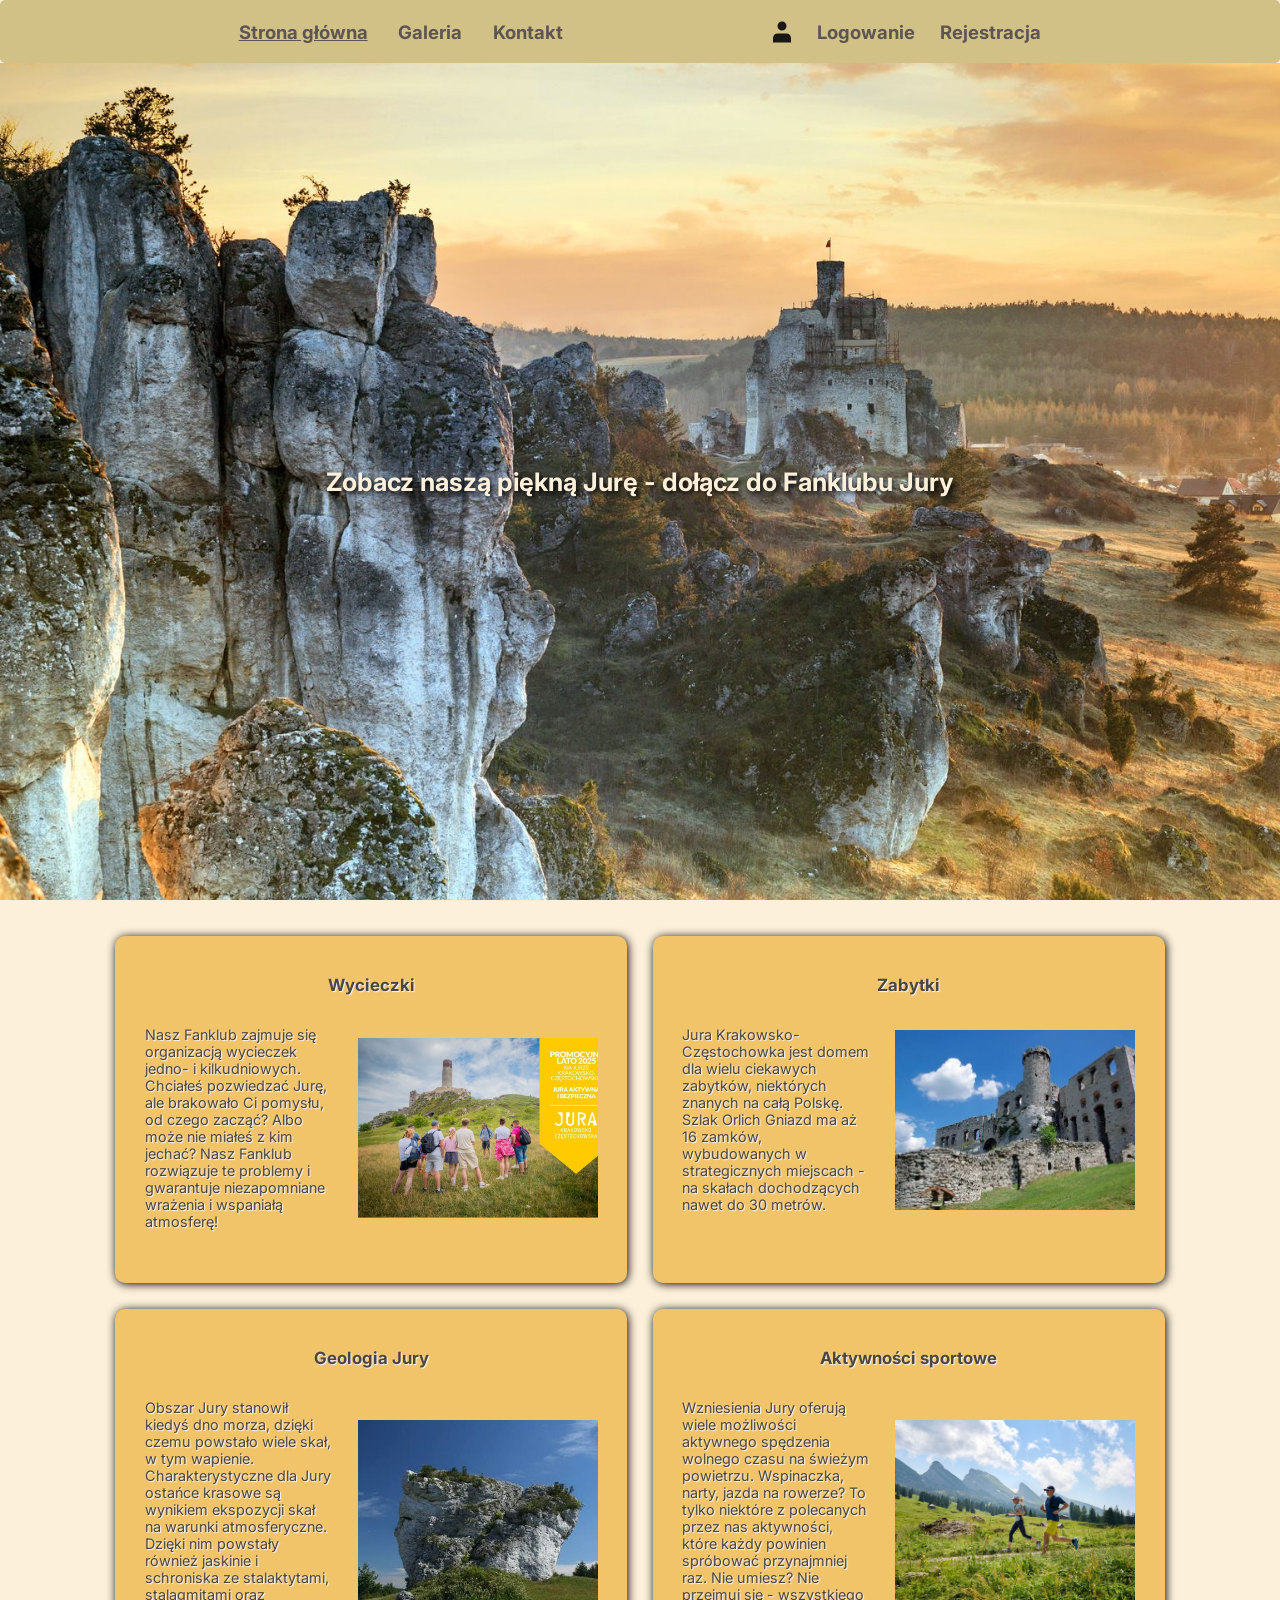
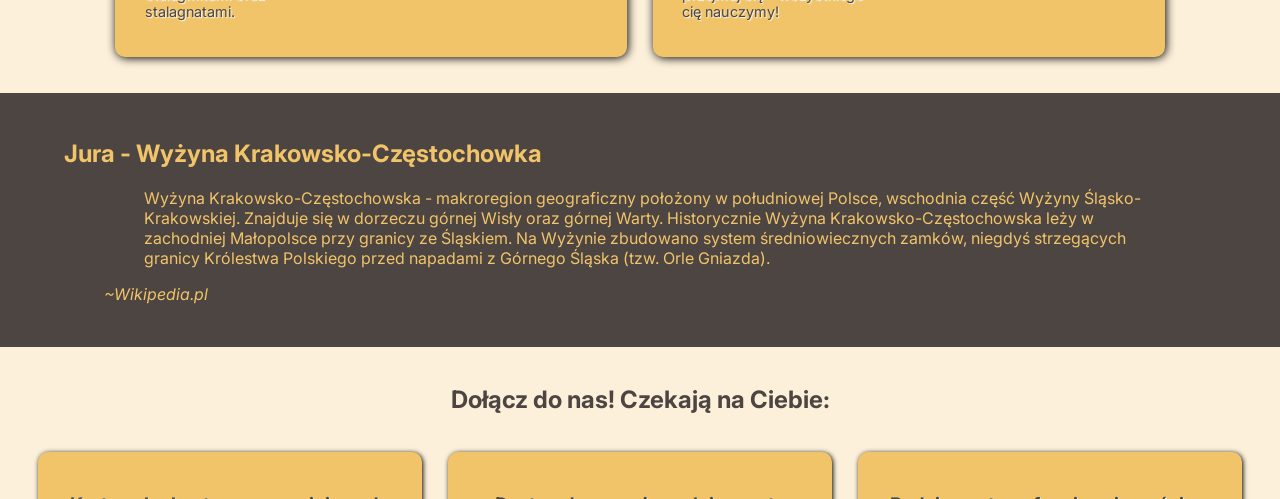
==== index.html @ cab9fef9 "Projekt" ====
<!DOCTYPE HTML>
<html lang="pl">
    <head>
        <meta charset="utf-8">
        <meta name="viewport" content="width=device-width, initial-scale=1.0">
        <title>Fanklub Jury Krakowsko-Częstochowkiej - Strona Główna</title>
        <link rel="stylesheet" href="styles/shared.css">
        <link rel="stylesheet" href="style.css">
        <link rel="icon" type="image/x-icon" href="media/mountain.ico">
        <script type="text/Javascript" src="scripts/shared.js"></script>
        <script type="text/Javascript" src="script.js"></script>
    </head>
    <body>
        <main>
            <header>
                <nav>
                    <a class="current-page">Strona główna</a>
                    <a href="subpages/galeria.html">Galeria</a>
                    <a href="subpages/kontakt.html">Kontakt</a>
                </nav>
                <section id="login-container">
                    <img src="media/svg/user.svg" alt="Ikona użytkownika">
                </section> <!--Handled by shared.js-->
            </header>
            <section id="banner">
                <img src="media/Jura.jpg" alt="Baner - Jura Krakowsko-Częstochowska">
                <section id="banner-title">
                    <h1>Zobacz naszą piękną Jurę - dołącz do Fanklubu Jury</h1>
                </section>
            </section>  
        </main>
        <section id="activities-grid">
            <article>
                <h3>Wycieczki</h3>
                <section class='activity-inner'>
                    <p>
                        Nasz Fanklub zajmuje się organizacją wycieczek jedno- i kilkudniowych. Chciałeś pozwiedzać Jurę, ale brakowało Ci pomysłu, od czego zacząć? Albo może nie miałeś z kim jechać? Nasz Fanklub rozwiązuje te problemy i gwarantuje niezapomniane wrażenia i wspaniałą atmosferę!
                    </p>
                    <img src="media/wycieczki.webp" alt="Wycieczki">
                </section>
            </article>
            <article>
                <h3>Zabytki</h3>
                <section class="activity-inner">
                    <p>
                        Jura Krakowsko-Częstochowka jest domem dla wielu ciekawych zabytków, niektórych znanych na całą Polskę. Szlak Orlich Gniazd ma aż 16 zamków, wybudowanych w strategicznych miejscach - na skałach dochodzących nawet do 30 metrów.
                    </p>
                    <img src="media/zamek.jpg" alt="Zamek">
                </section>
            </article>
            <article>
                <h3>Geologia Jury</h3>
                <section class="activity-inner">
                    <p>
                        Obszar Jury stanowił kiedyś dno morza, dzięki czemu powstało wiele skał, w tym wapienie. Charakterystyczne dla Jury ostańce krasowe są wynikiem ekspozycji skał na warunki atmosferyczne. Dzięki nim powstały również jaskinie i schroniska ze stalaktytami, stalagmitami oraz stalagnatami.
                    </p>
                    <img src="media/ostaniec.jpg" alt="Ostaniec krasowy">
                </section>
            </article>
            <article>
                <h3>Aktywności sportowe</h3>
                <section class="activity-inner">
                    <p>
                        Wzniesienia Jury oferują wiele możliwości aktywnego spędzenia wolnego czasu na świeżym powietrzu. Wspinaczka, narty, jazda na rowerze? To tylko niektóre z polecanych przez nas aktywności, które każdy powinien spróbować przynajmniej raz. Nie umiesz? Nie przejmuj się - wszystkiego cię nauczymy! 
                    </p>
                    <img src="media/bieganie.jpg" alt="Aktywność sportowa">
                </section>
            </article>
        </section>
        <section id="jura-definition">
            <dl>
                <dt>
                    <h2>Jura - Wyżyna Krakowsko-Częstochowka</h2>
                </dt>
                <dd>
                    <blockquote>
                        Wyżyna Krakowsko-Częstochowska - makroregion geograficzny położony w południowej Polsce, wschodnia część Wyżyny Śląsko-Krakowskiej. Znajduje się w dorzeczu górnej Wisły oraz górnej Warty. Historycznie Wyżyna Krakowsko-Częstochowska leży w zachodniej Małopolsce przy granicy ze Śląskiem. Na Wyżynie zbudowano system średniowiecznych zamków, niegdyś strzegących granicy Królestwa Polskiego przed napadami z Górnego Śląska (tzw. Orle Gniazda).
                    </blockquote>
                    <cite>~Wikipedia.pl</cite>
                </dd>
            </dl>
        </section>
        <section id="call-to-action">
            <h2>
                Dołącz do nas! Czekają na Ciebie:
            </h2>
            <section id="call-to-action-inner">
                <article>
                    <h3>Karta członkostwa uprawniająca do zniżek, m.in. przy zakupie biletów na zamki Jury</h3>
                    <img src="media/svg/karta.svg" alt="Ikona karty członkostwa">
                </article>
                <article>
                    <h3>Dostęp do wypożyczalni sprzętu sportowego tylko dla członków</h3>
                    <img src="media/svg/narty.svg" alt="Ikona sprzętu sportowego">
                </article>
                <article>
                    <h3>Rodzinna atmosfera i znajomości na całe życie</h3>
                    <img class='bigger' src="media/svg/rodzina.svg" alt="Ikona rodziny">
                </article>
            </section>
        </section>
        <footer>
            <blockquote>„Jednym słowem przedziwny zakątek polskiej ziemi, który poznany i spenetrowany – zostanie na zawsze w sercu wędrowca!"</blockquote>
            <cite>~S. Pagaczewski</cite>
            <h4>Autor: Marcin Szlęk</h4>
        </footer>
    </body>
</html>
---- styles/shared.css ----
@import url('https://fonts.googleapis.com/css2?family=Inter:ital,opsz,wght@0,14..32,100..900;1,14..32,100..900&display=swap');

:root{
    --primary-color: #FCF0DA;
    --secondary-color: #ccbc7e;
    --secondary-color-darker: #b9ad7c;
    --tertiary-color: #F2C46A;
    --text-color: #4C4541;
    --error-message: #ffdedd;
}

*{
    font-family: Inter, Verdana, sans-serif;
    box-sizing: border-box;
}

body{
    margin: 0;
    min-height: 100vh;
    background-color: var(--primary-color);
    display: flex;
    align-items: center;
    flex-direction: column;
    gap: 2vh;
    color: var(--text-color);
}

a{
    text-decoration: none;
}

a:visited{
    color: var(--text-color);
}

a:link{
 color: inherit;
}

header{
    display: flex;
    justify-content: space-evenly;
    align-items: center;
    padding: 2.5vh 2.5vw 2.5vh 2.5vw; 
    border-radius: 5px;
    background-color: var(--secondary-color);
    width: 100%;
    height: 7vh;
    position: fixed;
    z-index: 1;
    opacity: 90%;
    font-weight: bold;
    font-size: clamp(0.7rem, 0.6rem + 0.7vw, 1.25rem);
    user-select: none;
}

nav{
    display: flex;
    align-items: center;
    gap: 2vw;
}

nav > a{
    max-width: 100%;
    white-space: nowrap;
}

header a{
    padding: 1vh 0.2vw 1vh 0.2vw;
}

header a:hover{
    background-color: var(--secondary-color-darker);
    border-radius: 10px;
    transition-duration: 0.3s;
}

.current-page{
    text-decoration: underline;
}

.pointer{
    cursor: pointer;
}

#login-container{
    max-width: 100%;
    display: flex;
    align-items: center;
    justify-content: center;
    gap: 1.6vw;
}

#login-container > img{
    max-width: 1.5rem;
}

footer{
    background-color: var(--secondary-color);
    width: 100vw;
    display: flex;
    flex-direction: column;
    justify-content: center;
    align-items: center;
    font-size: clamp(0.6rem, 0.5rem + 0.5vw, 1.25rem);
    margin-top: 5vh;
    border-radius: 5px;
}

fieldset{
    width: 100%;
    display: flex;
    flex-direction: column;
    align-items: flex-start;
    padding: 2.2vh 1.8vw 2.2vh 1.8vw;
    gap: 2.5vh;
    border-radius: 8px;
}

fieldset > section{
    width: 100%;
    display: flex;
    flex-direction: column;
    align-items: flex-start;
    gap: 1vh;
}

fieldset textarea{
    resize: none;
    width: 100%;
    height: 20vh;
    border-radius: 8px;
    padding: 0.7vh 0.7vw 0.7vh 0.7vw;
}

fieldset input, fieldset select{
    width: 100%;
    height: 3vh;
    border-radius: 8px;
    border: 1px solid;
    padding: 0vh 0.7vw 0vh 0.7vw;
    background-color: white;
}

.invalid{
    background-color: var(--error-message);
}

@media (min-width: 768px) {
    fieldset input{
        height: 4vh;
    }
}

label{
    font-weight: bold;
}

legend{
    padding: 0vh 0.5vw 0vh 0.5vw;
    font-weight: bold;
}

#submit{
    width: 30%;
    background-color: white;
    border-radius: 15px;
}

@media (min-width: 768px) {
    #submit{
        width: 20%;
    }
 
}

@media (width>=1350px){
    #submit{
        width: 12%;
    }
}

.submit-message{
    margin-bottom: 1vh;
}

#newsletter{
    display: flex;
    justify-content: center;
    width: 100%;
}

#newsletter1, #newsletter2{
    width: 10%; 
}
---- style.css ----
main{
    width: auto;
    height: 100vh;
    display: flex;
    flex-direction: column;
    align-items: center;
}

#banner{
    display: flex;
    justify-content: center;
    flex: 1;
    width: 100vw;
    min-height: 0;
    position: relative;
    margin-top: 7vh;
}

#banner > img{
    width: 100vw;
    height: auto;
    object-fit: cover;
}

#banner-title{
    position: absolute;
    left: 50%;
    top: 50%;
    transform: translate(-50%,-50%);
    white-space: nowrap;
    color: var(--primary-color);
    text-shadow: 2px 2px 5px black;
    font-size: clamp(0.3rem, 1.7vw, 1.8em);
    user-select: none;
}

#activities-grid{
    width: 100vw;
    padding: 2vh 2vw 2vh 2vw; 
    display: grid;
    grid-template-columns: auto;
    row-gap: 2vw;
    justify-content: center;
    align-items: center;
}

#activities-grid > article{
    width: 75vw;
    background-color: var(--tertiary-color);
    display: flex;
    align-items: center;
    flex-direction: column;
    padding: 2vh 2vw 2vh 2vw; 
    font-size: 0.8em;
    border: 4px solid var(--tertiary-color);
    border-radius: 10px;
    box-shadow: 1px 1px 10px black;
    text-shadow: 1px 1px 1px aliceblue;
}

#activities-grid article:hover, #call-to-action-inner article:hover{
    border-color:aliceblue;
    transform: scale(105%, 105%);
    transition-duration: 0.3s,0.4s;
    transition-property: border-color, transform;
}

@media (min-width: 768px) {
    #activities-grid {
        grid-template-columns: repeat(2, auto);
        column-gap: 2vw;
    }
  
    #activities-grid > article{
        width: 40vw;
        font-size: 0.9em;
    }
}

@media(min-width: 1350px){
    #activities-grid {
        grid-template-columns: repeat(2, auto);
        column-gap: 2vw;
    }
  
    #activities-grid > article{
        width: 40vw;
        font-size: 1.1em;
    }
}

.activity-inner{
    display: flex;
    justify-content: center;
    align-items: center;
    width: 100%;
    gap: 2vw;
}

.activity-inner > img{
    max-width: 40vw;
    max-height: 40vh;
    height: auto;
    aspect-ratio: 4/3;
    object-fit: cover;
    user-select: none;
}

@media (min-width: 768px) {
    .activity-inner > img{
        max-width: 20vw;
        max-height: 20vh;
        height: auto;
    }
}

#jura-definition{
    background-color: var(--text-color);
    color: var(--tertiary-color);
    width: 100vw;    padding: 3vh 5vw 3vh 5vw;
}

#call-to-action{
    width: 100vw;
    display: flex;
    flex-direction: column;
    align-items: center;
    gap: 2vh;
}

#call-to-action-inner{
    display: flex;
    justify-content: center;
    align-items: center;
    flex-wrap: wrap;
    gap: 2vw;
}

#call-to-action-inner > article{
    background-color: var(--tertiary-color);
    padding: 2vh 2vw 2vh 2vw; 
    width: 70vw;
    display: flex;
    flex-direction: column;
    align-items: center;
    text-align: center;
    border: 4px solid var(--tertiary-color);
    border-radius: 10px;
    text-shadow: 1px 1px 1px aliceblue;
    box-shadow: 1px 1px 5px black;
}

@media (min-width: 768px) {
    #call-to-action-inner > article{
        width: 30vw;
    }
}

#call-to-action-inner img{
    max-width: 6vw;
    max-height: 8vh;
    user-select: none;
}

.bigger{
    transform: scale(1.8,1.8) translate(0,20%);
}
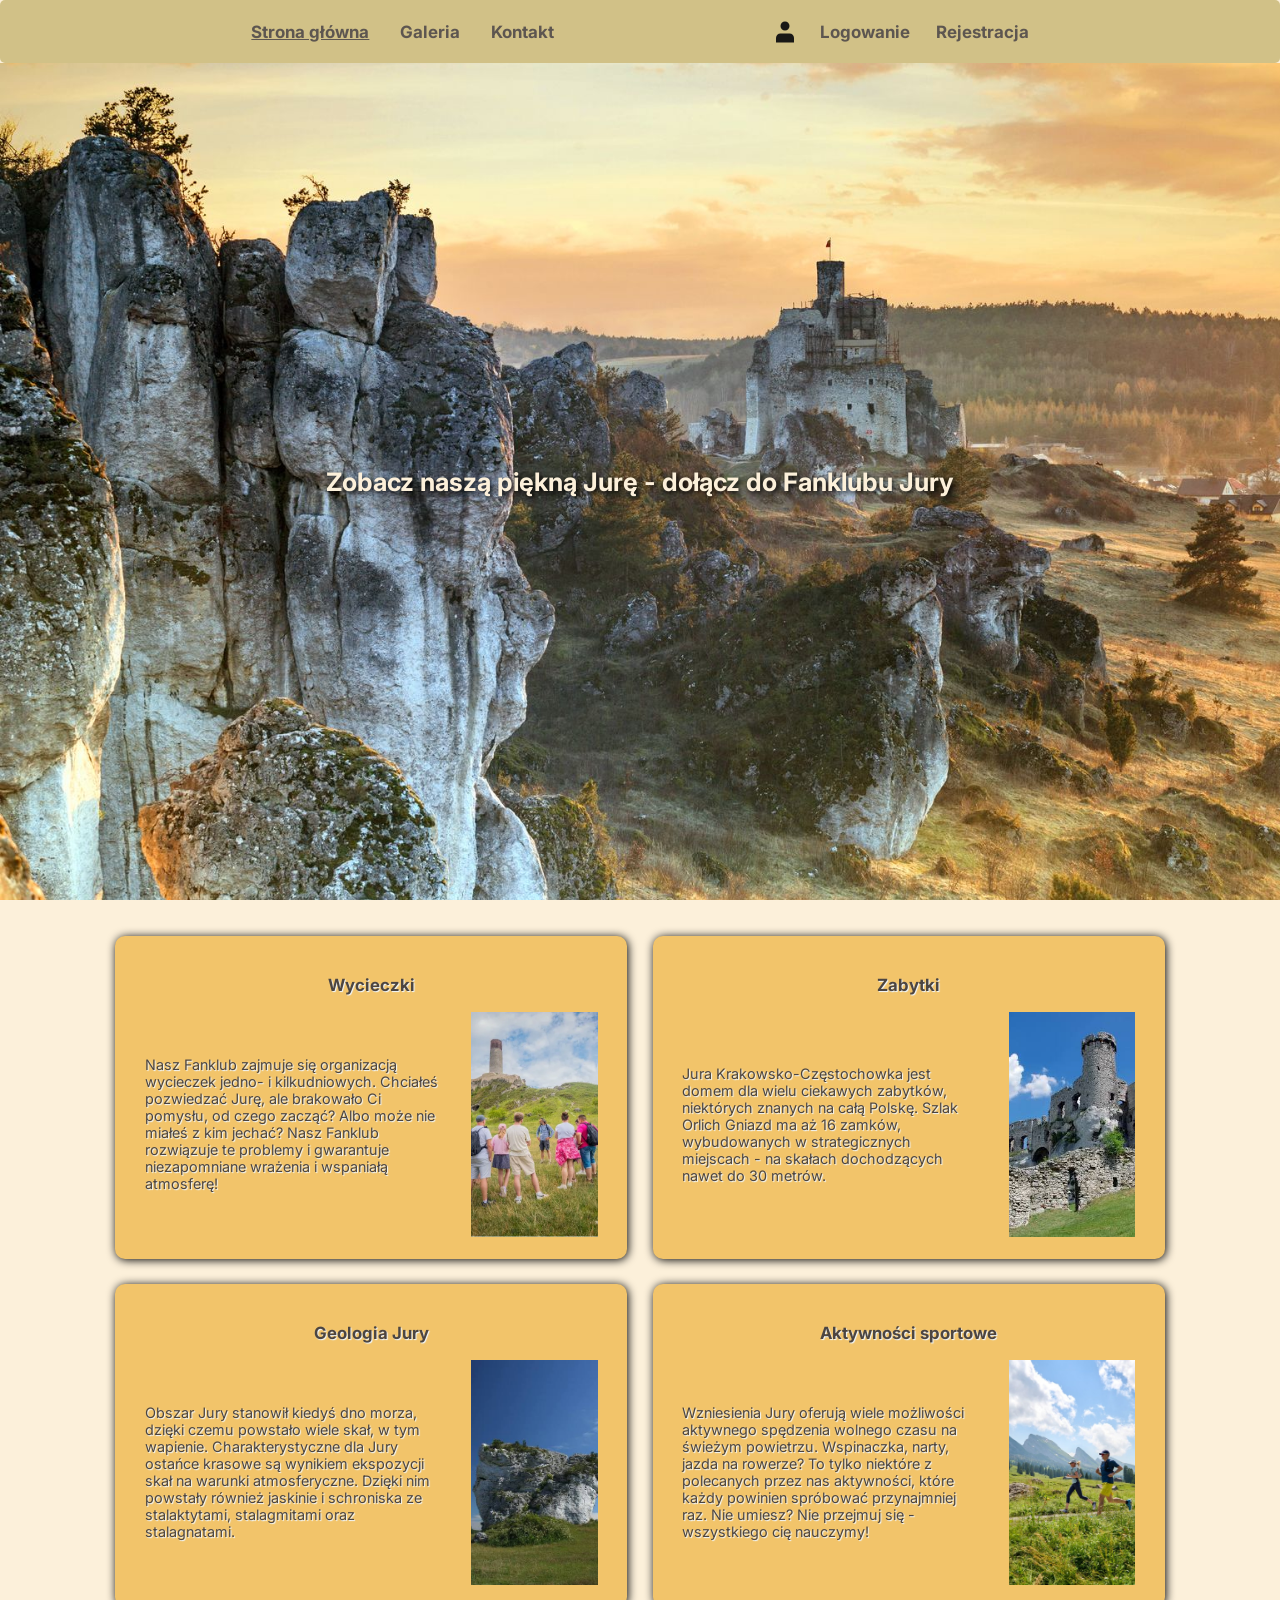
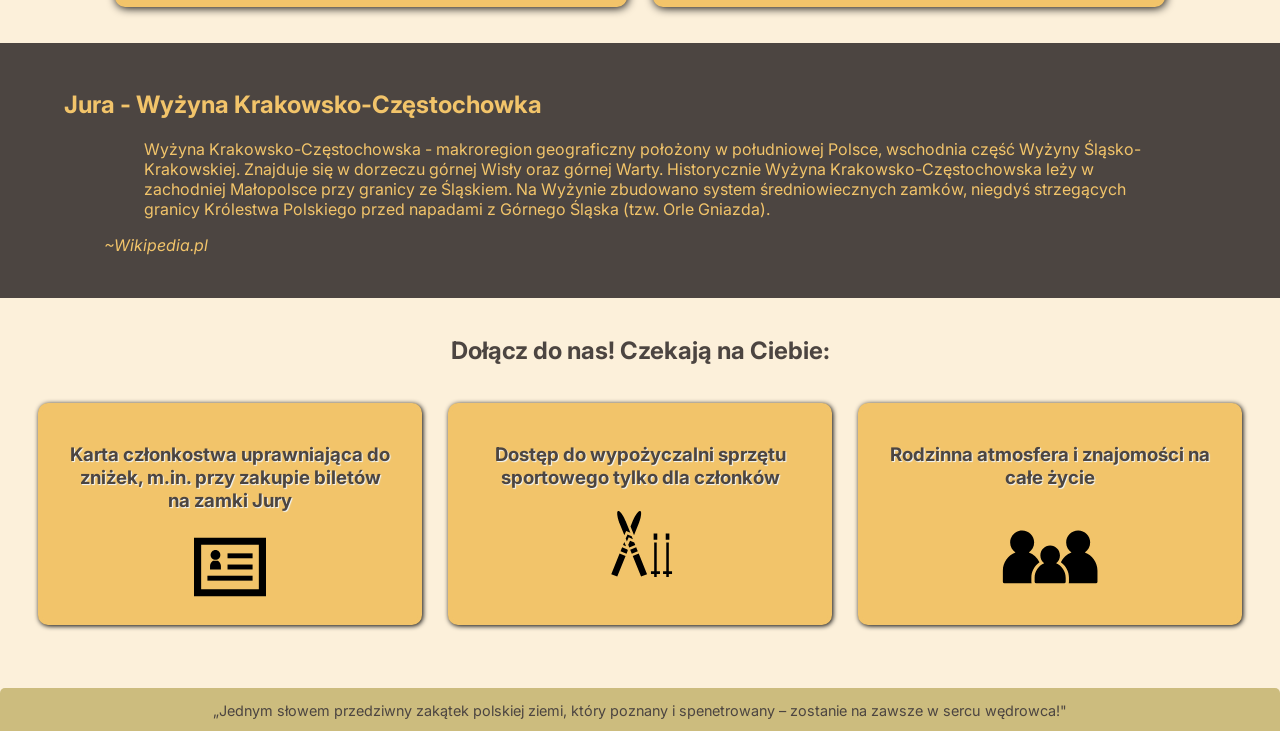
==== commit 9de90996: "i kolejny" ====
--- a/index.html
+++ b/index.html
@@ -18,9 +18,9 @@
                     <a href="subpages/galeria.html">Galeria</a>
                     <a href="subpages/kontakt.html">Kontakt</a>
                 </nav>
-                <section id="login-container">
+                <nav id="login-container">
                     <img src="media/svg/user.svg" alt="Ikona użytkownika">
-                </section> <!--Handled by shared.js-->
+                </nav> <!--Handled by shared.js-->
             </header>
             <section id="banner">
                 <img src="media/Jura.jpg" alt="Baner - Jura Krakowsko-Częstochowska">
--- a/styles/shared.css
+++ b/styles/shared.css
@@ -50,7 +50,7 @@
     z-index: 1;
     opacity: 90%;
     font-weight: bold;
-    font-size: clamp(0.7rem, 0.6rem + 0.7vw, 1.25rem);
+    font-size: clamp(0.55rem, 0.5rem + 0.7vw, 1.25rem);
     user-select: none;
 }
 
--- a/style.css
+++ b/style.css
@@ -98,10 +98,10 @@
 }
 
 .activity-inner > img{
-    max-width: 40vw;
-    max-height: 40vh;
+    max-width: 35vw;
+    max-height: 35vh;
     height: auto;
-    aspect-ratio: 4/3;
+    aspect-ratio: 9/16;
     object-fit: cover;
     user-select: none;
 }
@@ -110,6 +110,14 @@
     .activity-inner > img{
         max-width: 20vw;
         max-height: 20vh;
+        height: auto;
+    }
+}
+
+@media (min-width: 1100px){
+    .activity-inner > img{
+        max-width: 30vw;
+        max-height: 25vh;
         height: auto;
     }
 }
